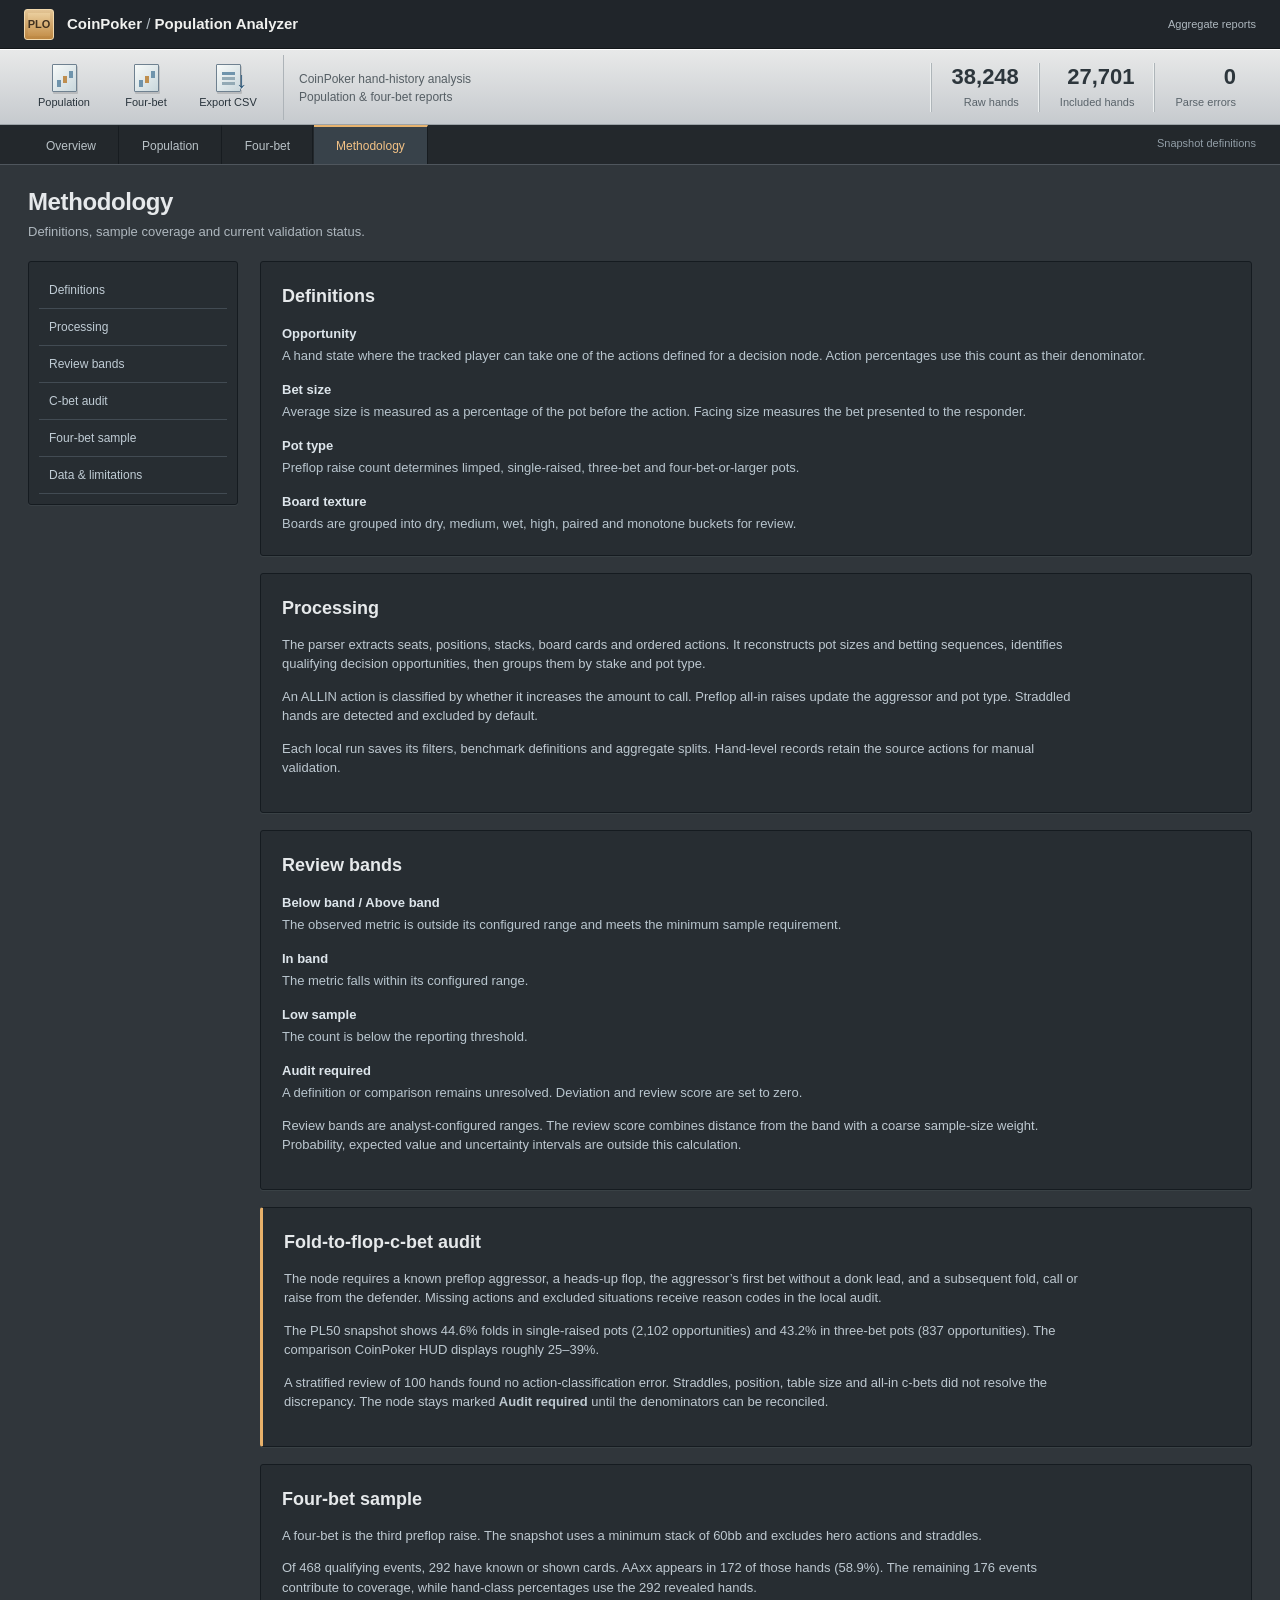
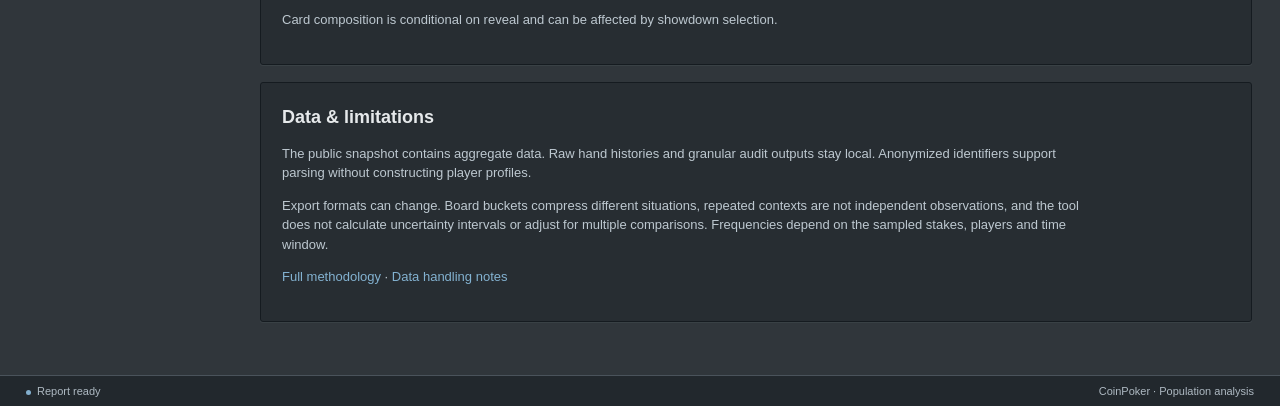
==== docs/methodology.html @ f4370657 "Restyle analyzer reports with an HM2-inspired interface" ====
<!doctype html>
<html lang="en"><head><meta charset="utf-8"><meta name="viewport" content="width=device-width, initial-scale=1">
<title>Methodology · CoinPoker PLO</title><link rel="stylesheet" href="assets/site.css"><link rel="icon" href="assets/favicon.svg"></head>
<body><header>
<div class="titlebar"><span class="app-mark" aria-hidden="true">PLO</span>
<div class="app-name">CoinPoker <span>/</span> Population Analyzer</div><span class="local-label">Aggregate reports</span></div>
<div class="ribbon"><div class="ribbon-tools"><a class="ribbon-tool" href="demo/pool_dashboard.html"><span class="tool-icon chart" aria-hidden="true"></span>Population</a><a class="ribbon-tool" href="demo/fourbet_dashboard.html"><span class="tool-icon chart" aria-hidden="true"></span>Four-bet</a><a class="ribbon-tool" href="demo/pool_summary.csv" download><span class="tool-icon export" aria-hidden="true"></span>Export CSV</a></div><div class="run-description">CoinPoker hand-history analysis<br>Population &amp; four-bet reports</div>
<div class="metrics"><div class="metric"><strong>38,248</strong><span>Raw hands</span></div><div class="metric"><strong>27,701</strong><span>Included hands</span></div><div class="metric"><strong>0</strong><span>Parse errors</span></div></div></div>
<nav class="tabs" aria-label="Report navigation"><a href="index.html">Overview</a><a href="demo/pool_dashboard.html">Population</a><a href="demo/fourbet_dashboard.html">Four-bet</a><a href="methodology.html" aria-current=page>Methodology</a><span class="tab-end">Snapshot definitions</span></nav>
</header><main id="overview"><div class="page-heading"><div><h1>Methodology</h1><p>Definitions, sample coverage and current validation status.</p></div></div>
<div class="method-grid"><aside class="panel method-menu"><a href="#definitions">Definitions</a><a href="#processing">Processing</a><a href="#review">Review bands</a><a href="#audit">C-bet audit</a><a href="#fourbet">Four-bet sample</a><a href="#limits">Data & limitations</a></aside><div class="method-content"><section class="panel" id="definitions"><h2>Definitions</h2><dl class="definitions">
<dt>Opportunity</dt><dd>A hand state where the tracked player can take one of the actions defined for a decision node. Action percentages use this count as their denominator.</dd>
<dt>Bet size</dt><dd>Average size is measured as a percentage of the pot before the action. Facing size measures the bet presented to the responder.</dd>
<dt>Pot type</dt><dd>Preflop raise count determines limped, single-raised, three-bet and four-bet-or-larger pots.</dd>
<dt>Board texture</dt><dd>Boards are grouped into dry, medium, wet, high, paired and monotone buckets for review.</dd>
</dl></section>
<section class="panel" id="processing"><h2>Processing</h2>
<p>The parser extracts seats, positions, stacks, board cards and ordered actions. It reconstructs pot sizes and betting sequences, identifies qualifying decision opportunities, then groups them by stake and pot type.</p>
<p>An ALLIN action is classified by whether it increases the amount to call. Preflop all-in raises update the aggressor and pot type. Straddled hands are detected and excluded by default.</p>
<p>Each local run saves its filters, benchmark definitions and aggregate splits. Hand-level records retain the source actions for manual validation.</p></section>
<section class="panel" id="review"><h2>Review bands</h2>
<dl class="definitions"><dt>Below band / Above band</dt><dd>The observed metric is outside its configured range and meets the minimum sample requirement.</dd>
<dt>In band</dt><dd>The metric falls within its configured range.</dd>
<dt>Low sample</dt><dd>The count is below the reporting threshold.</dd>
<dt>Audit required</dt><dd>A definition or comparison remains unresolved. Deviation and review score are set to zero.</dd>
</dl><p>Review bands are analyst-configured ranges. The review score combines distance from the band with a coarse sample-size weight. Probability, expected value and uncertainty intervals are outside this calculation.</p></section>
<section class="panel notice" id="audit"><h2>Fold-to-flop-c-bet audit</h2>
<p>The node requires a known preflop aggressor, a heads-up flop, the aggressor’s first bet without a donk lead, and a subsequent fold, call or raise from the defender. Missing actions and excluded situations receive reason codes in the local audit.</p>
<p>The PL50 snapshot shows 44.6% folds in single-raised pots (2,102 opportunities) and 43.2% in three-bet pots (837 opportunities). The comparison CoinPoker HUD displays roughly 25–39%.</p>
<p>A stratified review of 100 hands found no action-classification error. Straddles, position, table size and all-in c-bets did not resolve the discrepancy. The node stays marked <strong>Audit required</strong> until the denominators can be reconciled.</p></section>
<section class="panel" id="fourbet"><h2>Four-bet sample</h2>
<p>A four-bet is the third preflop raise. The snapshot uses a minimum stack of 60bb and excludes hero actions and straddles.</p>
<p>Of 468 qualifying events, 292 have known or shown cards. AAxx appears in 172 of those hands (58.9%). The remaining 176 events contribute to coverage, while hand-class percentages use the 292 revealed hands.</p>
<p>Card composition is conditional on reveal and can be affected by showdown selection.</p></section>
<section class="panel" id="limits"><h2>Data &amp; limitations</h2>
<p>The public snapshot contains aggregate data. Raw hand histories and granular audit outputs stay local. Anonymized identifiers support parsing without constructing player profiles.</p>
<p>Export formats can change. Board buckets compress different situations, repeated contexts are not independent observations, and the tool does not calculate uncertainty intervals or adjust for multiple comparisons. Frequencies depend on the sampled stakes, players and time window.</p>
<p><a href="METHODOLOGY.md">Full methodology</a> · <a href="DATA_PRIVACY.md">Data handling notes</a></p></section></div></div></main><footer class="report-footer"><span><i class="dot"></i>Report ready</span><span>CoinPoker · Population analysis</span></footer>
<script src="assets/report.js"></script></body></html>
---- docs/assets/site.css ----
:root{color-scheme:dark;--bg:#30363b;--panel:#272d32;--deep:#20252a;--line:#495158;--text:#e6e9eb;--muted:#aeb7be;--blue:#83b2d1;--amber:#e8b16a;--red:#e3978e}
*{box-sizing:border-box}body{margin:0;background:var(--bg);color:var(--text);font:13px/1.5 "Segoe UI",Tahoma,Arial,sans-serif}a{color:var(--blue);text-decoration:none}a:hover{text-decoration:underline}button,input{font:inherit}button,a{touch-action:manipulation}button:focus-visible,a:focus-visible,summary:focus-visible,tr:focus-visible{outline:2px solid var(--amber);outline-offset:-2px}button{cursor:pointer}
.titlebar{height:49px;background:var(--deep);display:flex;align-items:center;padding:0 24px;gap:13px;border-bottom:1px solid #13171a}.app-mark{background:linear-gradient(#efd5a7,#c18a43);border:1px solid #f2d9ad;color:#41311f;font-size:11px;font-weight:800;width:30px;height:31px;display:grid;place-items:center;border-radius:3px;box-shadow:inset 0 0 0 3px #9f6d3828}.app-name{font-weight:600;font-size:15px;color:#f0f1ef}.app-name span{color:#aeb8bf;font-weight:400}.local-label{margin-left:auto;font-size:11px;color:#aeb8bf}
.ribbon{min-height:76px;background:linear-gradient(#e8e9e9,#c6cace);color:#343b40;display:flex;align-items:stretch;padding:5px 24px 4px;border-top:1px solid #fff;border-bottom:1px solid #9ca3a8;gap:15px}.ribbon-tools{display:flex;gap:2px;padding-right:15px;border-right:1px solid #adb3b8}.ribbon-tool{min-width:80px;display:flex;align-items:center;justify-content:center;flex-direction:column;gap:2px;color:#28333b;padding:3px 10px;border:1px solid transparent;border-radius:2px;font-size:11px}.ribbon-tool:hover{background:#f2e5ca;border-color:#b29360;text-decoration:none}.ribbon-tool.current{background:linear-gradient(#f9e7c7,#e6c898);border-color:#ba935c;box-shadow:inset 0 0 0 1px #fff7}.tool-icon{width:25px;height:28px;border:1px solid #6f8190;border-radius:1px;background:linear-gradient(135deg,#f7faf9,#c9d7dc);position:relative;box-shadow:1px 2px 0 #0002}.tool-icon:before{content:"";position:absolute;left:5px;right:5px;top:7px;height:3px;background:#6f94ac;box-shadow:0 5px #93aab5,0 10px #93aab5}.tool-icon.chart:before{top:auto;bottom:4px;left:4px;width:4px;height:7px;box-shadow:6px -4px #bf8f4f,12px -9px #6f94ac}.tool-icon.export:after{content:"↓";position:absolute;right:-8px;bottom:-6px;color:#315b7b;font-size:23px;font-weight:bold;text-shadow:0 1px #fff}
.run-description{align-self:center;color:#555e64;max-width:250px;font-size:12px}.metrics{margin-left:auto;display:flex;align-items:center;gap:0}.metric{min-width:98px;padding:0 20px;border-left:1px solid #aeb5b9;box-shadow:-1px 0 #edf0f0;text-align:right}.metric strong{display:block;font-size:22px;line-height:1.3;color:#2d363c;font-weight:650;font-variant-numeric:tabular-nums}.metric span{font-size:11px;color:#59636a}
.tabs{background:#23282c;display:flex;padding:0 24px;border-bottom:1px solid #4f565d;gap:1px}.tabs a,.tabs span{font-size:12px;color:#b9c2c7;padding:10px 22px 9px;border-top:2px solid transparent;border-right:1px solid #171c20}.tabs a:hover{background:#343d44;text-decoration:none;color:#fff}.tabs [aria-current=page]{background:#38424a;color:#f3c286;border-top-color:#e7b36e}.tabs .tab-end{margin-left:auto;border:0;font-size:11px;color:#929ea7;padding-right:0}
main{max-width:1490px;margin:0 auto;padding:22px 28px 36px}.page-heading{display:flex;align-items:center;justify-content:space-between;gap:20px;margin-bottom:19px}.page-heading h1{font-size:24px;line-height:1.25;margin:0 0 5px;font-weight:600;letter-spacing:-.4px}.page-heading p{margin:0;color:var(--muted);font-size:13px}.context{font-size:11px;color:#b6c0c7;white-space:nowrap;display:flex;gap:18px}.context strong{font-weight:600;color:#e0e4e6}
.panel{background:var(--panel);border:1px solid #151b20;box-shadow:0 1px 0 #555d6344;min-width:0;border-radius:3px;overflow:hidden}.panel-head{display:flex;align-items:center;justify-content:space-between;gap:12px;background:linear-gradient(#394148,#30373d);border-bottom:1px solid #151b20;padding:10px 14px;min-height:41px}.panel-head h2,.panel-head h3{font-size:13px;font-weight:600;line-height:1.4;margin:0}.panel-head .meta{font-size:11px;color:#b3bec6;font-weight:400}.panel-head a{font-size:11px}.panel-content{padding:16px}.panel-note{color:#aeb7be;font-size:11px;margin:0;padding:8px 13px;border-top:1px solid #3b434b;background:#252b30}.overview-grid{align-items:start;display:grid;grid-template-columns:minmax(0,1.55fr) minmax(330px,1fr);gap:17px}.summary-grid{display:grid;grid-template-columns:repeat(3,minmax(0,1fr));gap:17px;margin-top:18px}.report-grid{display:grid;grid-template-columns:minmax(0,1fr) 292px;align-items:start;gap:17px}.report-grid .sticky{position:sticky;top:15px}.subsection{margin-top:22px}.chart-grid{display:grid;grid-template-columns:repeat(2,minmax(0,1fr));gap:17px;align-items:start}.section-title{font-size:16px;font-weight:600;margin:25px 0 12px}
.table-wrap{overflow:auto;max-width:100%;scrollbar-color:#657079 #272d32;scrollbar-width:thin}table{border-collapse:collapse;width:100%;font-size:12px}th{background:#49525a;color:#e4e8eb;font-weight:400;white-space:nowrap;text-align:left;border-right:1px solid #333c44;position:sticky;top:0;z-index:1;padding:9px 10px}td{padding:8px 10px;border-bottom:1px solid #454d543d;vertical-align:middle}tbody tr{background:#333b42}tbody tr:nth-child(even){background:#384047}tbody tr:hover{background:#414e59}td.numeric,th.numeric{text-align:right;font-variant-numeric:tabular-nums;white-space:nowrap}.spot-cell{min-width:210px;max-width:300px}.spot-cell span{display:block;line-height:1.3}.id-code{font-family:Consolas,monospace;font-size:11px;overflow-wrap:anywhere}.data-table{min-width:880px}.compact-table{min-width:550px}.selectable tr{cursor:pointer}.selectable tr[aria-selected=true]{background:#194e76}.selectable tr[aria-selected=true] td{color:#fff}.selected-dot{background:#e0ae68;width:5px;height:5px;display:inline-block;margin:0 6px 1px 0;border-radius:1px}.status{font-size:11px;white-space:nowrap}.status.low,.status.high{color:#efbd7c}.status.audit_required{color:#e6a099}.status.low_sample{color:#b2bdc5}.status.ok{color:#b8c5cf}.numeric.accent{color:#e3bd85}.numeric.blue{color:#a5c6dd}.muted{color:var(--muted)}.empty{padding:28px;color:var(--muted)}
.report-footer{display:flex;align-items:center;justify-content:space-between;gap:12px;background:#22282d;border-top:1px solid #4a535b;color:#aeb9c2;padding:7px 26px;font-size:11px}.report-footer .dot{width:5px;height:5px;border-radius:50%;display:inline-block;background:#83afce;margin-right:6px}.report-footer a{font-size:11px}
.spot-detail{padding:16px 17px 13px}.spot-detail h3{margin:0 0 3px;font-size:15px;font-weight:600}.detail-context{display:flex;gap:10px;align-items:center;color:#aebac3;font-size:11px;margin-bottom:15px}.detail-result{display:flex;align-items:baseline;gap:8px;margin:0 0 9px}.detail-result strong{font-size:29px;font-weight:600;color:#a6c8df;font-variant-numeric:tabular-nums}.detail-result>span{color:var(--muted);font-size:12px}.stat-row{display:flex;justify-content:space-between;gap:16px;padding:7px 0;border-bottom:1px solid #3d464f;color:var(--muted);font-size:12px}.stat-row strong{color:#e0e7eb;font-weight:400;font-variant-numeric:tabular-nums}.bar-row{display:grid;grid-template-columns:45px 1fr 45px;align-items:center;gap:10px;margin:8px 0;font-size:12px}.bar-row .track{height:7px;background:#434c54}.bar-row i{height:100%;display:block;background:var(--blue)}.bar-row b{text-align:right;font-weight:400;font-variant-numeric:tabular-nums}.bar-row:nth-child(2) i{background:#e3b372}.bar-row:nth-child(3) i{background:#a4aeb6}.mini-chart{margin-top:10px}.mini-chart .axis{display:flex;justify-content:space-between;margin:0 50px 0 55px;color:#8998a3;font-size:10px}.detail-note{margin:12px 0 0;color:#abb8c2;font-size:11px;line-height:1.55}.mini-title{font-size:11px;color:#adb9c2;margin:19px 0 5px}.highlight{padding:15px 17px}.highlight .small{font-size:11px;color:#afbdc7;margin-bottom:7px}.highlight h3{font-size:14px;font-weight:600;margin:0 0 8px}.highlight .value{font-size:23px;line-height:1.2;color:#b7cfe0}.highlight p{color:#b7c1c8;font-size:12px;margin:9px 0 0}.notice{border-left:3px solid var(--amber)}.notice .panel-head{padding-left:12px}
figure{margin:0;min-width:0}figure img{display:block;width:100%;height:auto;background:var(--panel)}figcaption{padding:9px 14px;font-size:11px;color:#afbbc4;border-top:1px solid #434c54}.chart-open{display:block}.chart-open:hover{background:#ffffff03}
details{border:1px solid #4b545d;border-radius:3px;background:#2b3238;margin-top:15px}summary{cursor:pointer;padding:11px 14px;color:#d9e0e5;font-size:12px}details .detail-body{padding:0 16px 14px;color:#bbc5cd;font-size:12px}details p{margin:8px 0}details li{margin:5px 0}.method-grid{display:grid;grid-template-columns:210px minmax(0,1fr);gap:22px;align-items:start}.method-menu{position:sticky;top:15px;padding:10px}.method-menu a{display:block;padding:9px 10px;font-size:12px;color:#c0ccd5;border-bottom:1px solid #424b53}.method-content h2{font-size:18px;margin:0 0 12px;font-weight:600}.method-content h3{font-size:14px;font-weight:600}.method-content p,.method-content li{font-size:13px;color:#bdc8d0;max-width:800px}.method-content section{padding:21px;margin-bottom:17px;scroll-margin-top:15px}.method-content ol,.method-content ul{padding-left:22px}.definitions{margin:0}.definitions dt{font-weight:600;color:#dde5eb;margin:14px 0 3px}.definitions dd{margin:0;color:#b8c5ce;font-size:13px}.button-link{display:inline-block;padding:5px 10px;border:1px solid #687783;background:#3f4c57;color:#e6ebef;border-radius:2px;font-size:11px}.button-link:hover{background:#4d5c69;text-decoration:none}.quiet-note{color:#aebac4;font-size:12px;margin:12px 0}.chart-key{display:flex;gap:18px;font-size:11px;color:#acbac5;padding:0 17px 13px}
.report-grid aside table{min-width:0}.report-grid aside td,.report-grid aside th{padding-left:12px;padding-right:12px}.bar-row:nth-child(4) i{background:#6f94ae}.bar-row:nth-child(5) i{background:#c3a98a}.subsection .table-wrap{max-height:520px}.report-grid>.panel>.table-wrap{max-height:480px}.spot-detail .stat-row{padding:5px 0}.spot-detail .detail-context{margin-bottom:8px}.spot-detail .mini-title{margin-top:13px}.spot-detail .bar-row{margin:6px 0}
@media(min-width:1600px){main{padding-top:27px}.overview-grid{grid-template-columns:1.65fr 1fr}td{padding-top:10px;padding-bottom:10px}}
@media(max-width:1100px){.run-description{display:none}.metric{min-width:85px;padding:0 14px}.report-grid{grid-template-columns:1fr}.report-grid .sticky{position:static}.overview-grid{grid-template-columns:1.35fr 1fr}.context{display:none}.spot-cell{min-width:170px}}
@media(max-width:800px){main{padding:18px 14px}.titlebar{padding:0 15px}.local-label{display:none}.ribbon{padding-left:10px;padding-right:10px;flex-wrap:wrap;gap:8px}.metrics{flex:1;justify-content:flex-end}.metric{padding:0 10px;min-width:70px}.metric strong{font-size:18px}.ribbon-tool{min-width:65px;padding-left:6px;padding-right:6px}.tabs{padding:0 8px}.tabs a,.tabs span{padding-left:15px;padding-right:15px}.tabs .tab-end{display:none}.overview-grid,.summary-grid,.chart-grid,.method-grid{grid-template-columns:1fr}.method-menu{position:static;display:flex;flex-wrap:wrap}.method-menu a{border:0}.page-heading h1{font-size:22px}.report-footer{padding:8px 14px}.ribbon-tools{padding-right:8px}.overview-grid{gap:15px}}
@media(max-width:520px){.app-name{font-size:13px}.app-name span{display:none}.ribbon{justify-content:center}.ribbon-tools{border:0;padding:0}.ribbon-tools .ribbon-tool{min-width:96px}.metrics{flex-basis:100%;justify-content:center;padding:8px 0 5px}.metric:first-child{border:0;box-shadow:none}.metric{min-width:82px;padding:0 12px}.tabs a{padding-left:13px;padding-right:13px}.report-footer{align-items:flex-start}.report-footer span:last-child{max-width:50%;text-align:right}.page-heading{align-items:flex-start}}
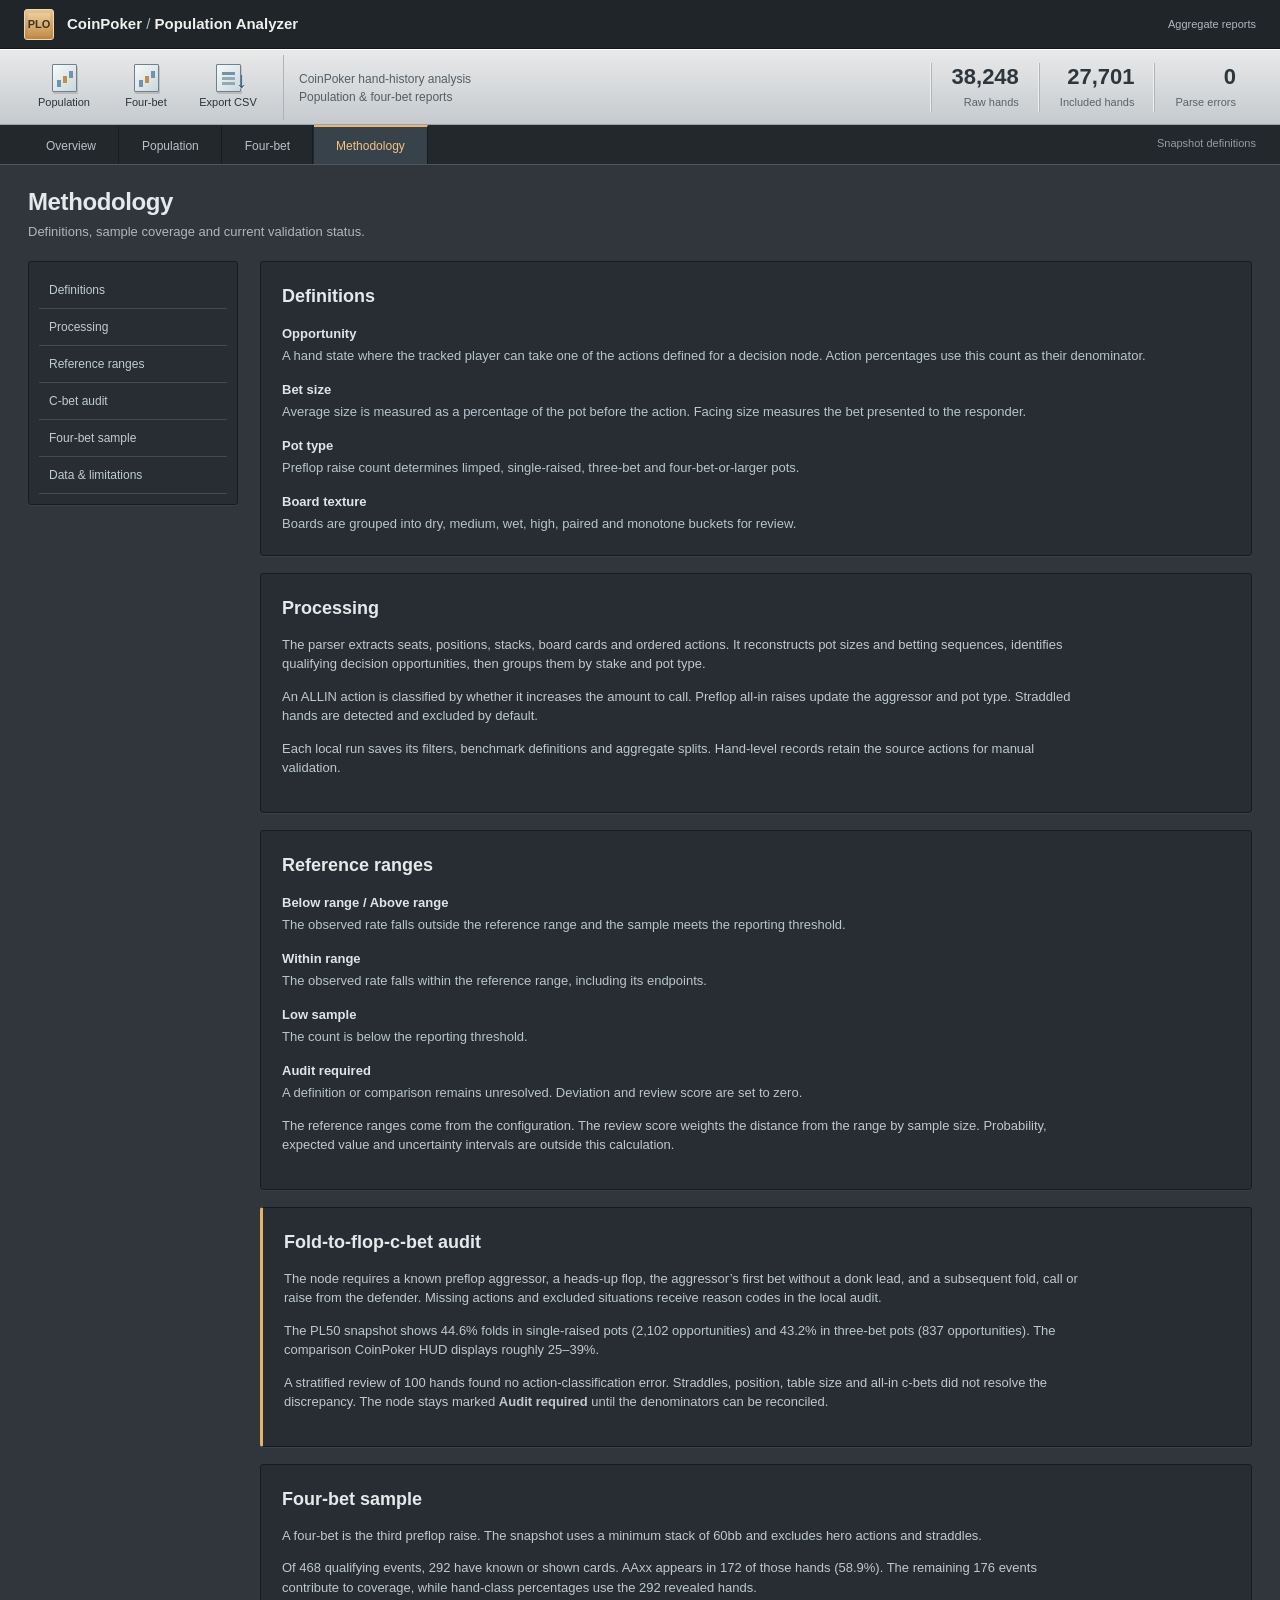
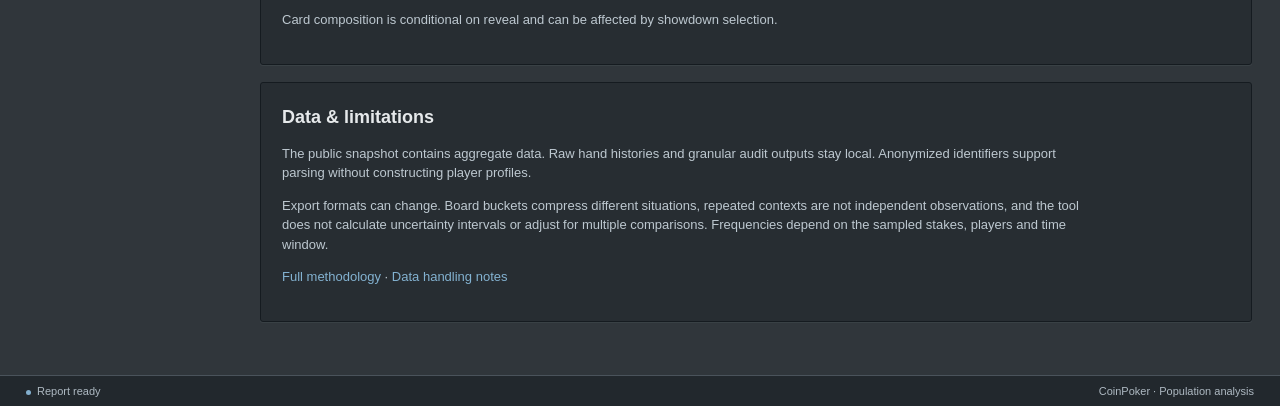
==== commit 6076b60d: "Show reference ranges in population reports" ====
--- a/docs/methodology.html
+++ b/docs/methodology.html
@@ -8,7 +8,7 @@
 <div class="metrics"><div class="metric"><strong>38,248</strong><span>Raw hands</span></div><div class="metric"><strong>27,701</strong><span>Included hands</span></div><div class="metric"><strong>0</strong><span>Parse errors</span></div></div></div>
 <nav class="tabs" aria-label="Report navigation"><a href="index.html">Overview</a><a href="demo/pool_dashboard.html">Population</a><a href="demo/fourbet_dashboard.html">Four-bet</a><a href="methodology.html" aria-current=page>Methodology</a><span class="tab-end">Snapshot definitions</span></nav>
 </header><main id="overview"><div class="page-heading"><div><h1>Methodology</h1><p>Definitions, sample coverage and current validation status.</p></div></div>
-<div class="method-grid"><aside class="panel method-menu"><a href="#definitions">Definitions</a><a href="#processing">Processing</a><a href="#review">Review bands</a><a href="#audit">C-bet audit</a><a href="#fourbet">Four-bet sample</a><a href="#limits">Data & limitations</a></aside><div class="method-content"><section class="panel" id="definitions"><h2>Definitions</h2><dl class="definitions">
+<div class="method-grid"><aside class="panel method-menu"><a href="#definitions">Definitions</a><a href="#processing">Processing</a><a href="#review">Reference ranges</a><a href="#audit">C-bet audit</a><a href="#fourbet">Four-bet sample</a><a href="#limits">Data & limitations</a></aside><div class="method-content"><section class="panel" id="definitions"><h2>Definitions</h2><dl class="definitions">
 <dt>Opportunity</dt><dd>A hand state where the tracked player can take one of the actions defined for a decision node. Action percentages use this count as their denominator.</dd>
 <dt>Bet size</dt><dd>Average size is measured as a percentage of the pot before the action. Facing size measures the bet presented to the responder.</dd>
 <dt>Pot type</dt><dd>Preflop raise count determines limped, single-raised, three-bet and four-bet-or-larger pots.</dd>
@@ -18,12 +18,12 @@
 <p>The parser extracts seats, positions, stacks, board cards and ordered actions. It reconstructs pot sizes and betting sequences, identifies qualifying decision opportunities, then groups them by stake and pot type.</p>
 <p>An ALLIN action is classified by whether it increases the amount to call. Preflop all-in raises update the aggressor and pot type. Straddled hands are detected and excluded by default.</p>
 <p>Each local run saves its filters, benchmark definitions and aggregate splits. Hand-level records retain the source actions for manual validation.</p></section>
-<section class="panel" id="review"><h2>Review bands</h2>
-<dl class="definitions"><dt>Below band / Above band</dt><dd>The observed metric is outside its configured range and meets the minimum sample requirement.</dd>
-<dt>In band</dt><dd>The metric falls within its configured range.</dd>
+<section class="panel" id="review"><h2>Reference ranges</h2>
+<dl class="definitions"><dt>Below range / Above range</dt><dd>The observed rate falls outside the reference range and the sample meets the reporting threshold.</dd>
+<dt>Within range</dt><dd>The observed rate falls within the reference range, including its endpoints.</dd>
 <dt>Low sample</dt><dd>The count is below the reporting threshold.</dd>
 <dt>Audit required</dt><dd>A definition or comparison remains unresolved. Deviation and review score are set to zero.</dd>
-</dl><p>Review bands are analyst-configured ranges. The review score combines distance from the band with a coarse sample-size weight. Probability, expected value and uncertainty intervals are outside this calculation.</p></section>
+</dl><p>The reference ranges come from the configuration. The review score weights the distance from the range by sample size. Probability, expected value and uncertainty intervals are outside this calculation.</p></section>
 <section class="panel notice" id="audit"><h2>Fold-to-flop-c-bet audit</h2>
 <p>The node requires a known preflop aggressor, a heads-up flop, the aggressor’s first bet without a donk lead, and a subsequent fold, call or raise from the defender. Missing actions and excluded situations receive reason codes in the local audit.</p>
 <p>The PL50 snapshot shows 44.6% folds in single-raised pots (2,102 opportunities) and 43.2% in three-bet pots (837 opportunities). The comparison CoinPoker HUD displays roughly 25–39%.</p>
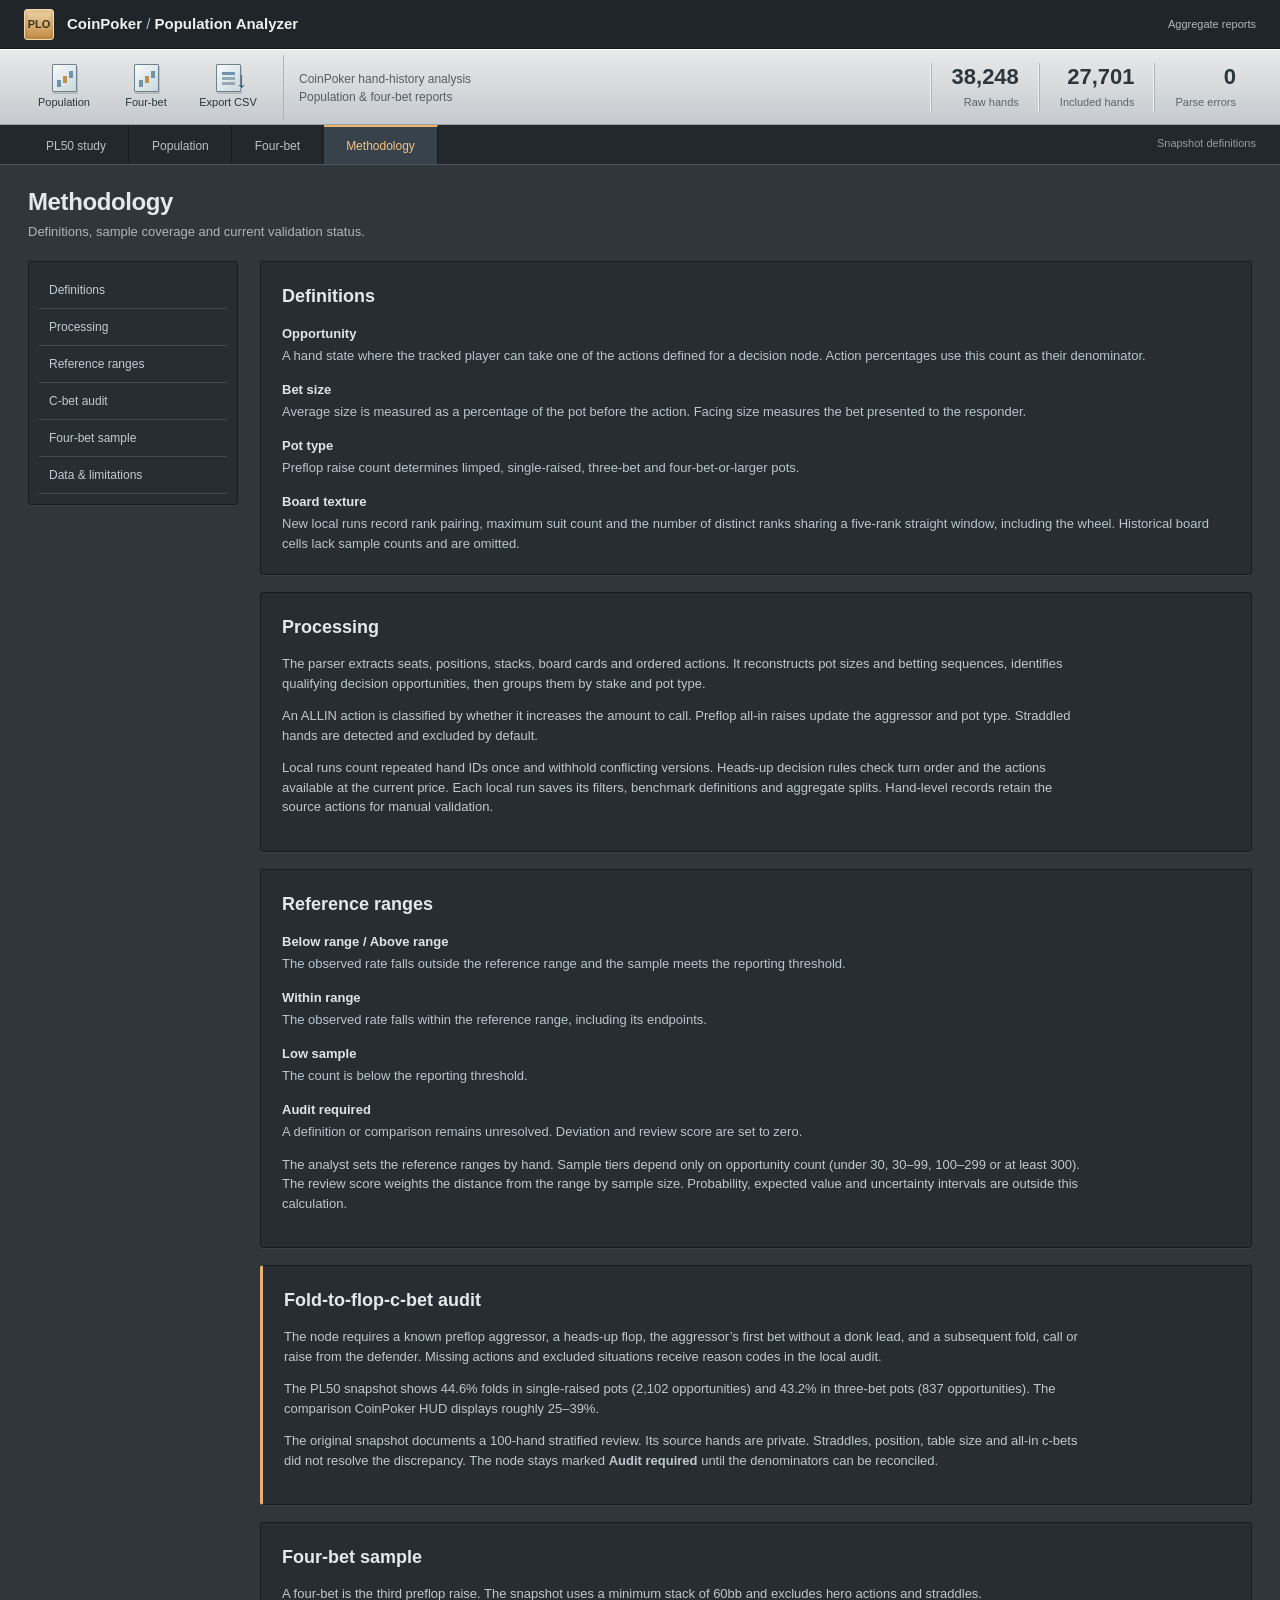
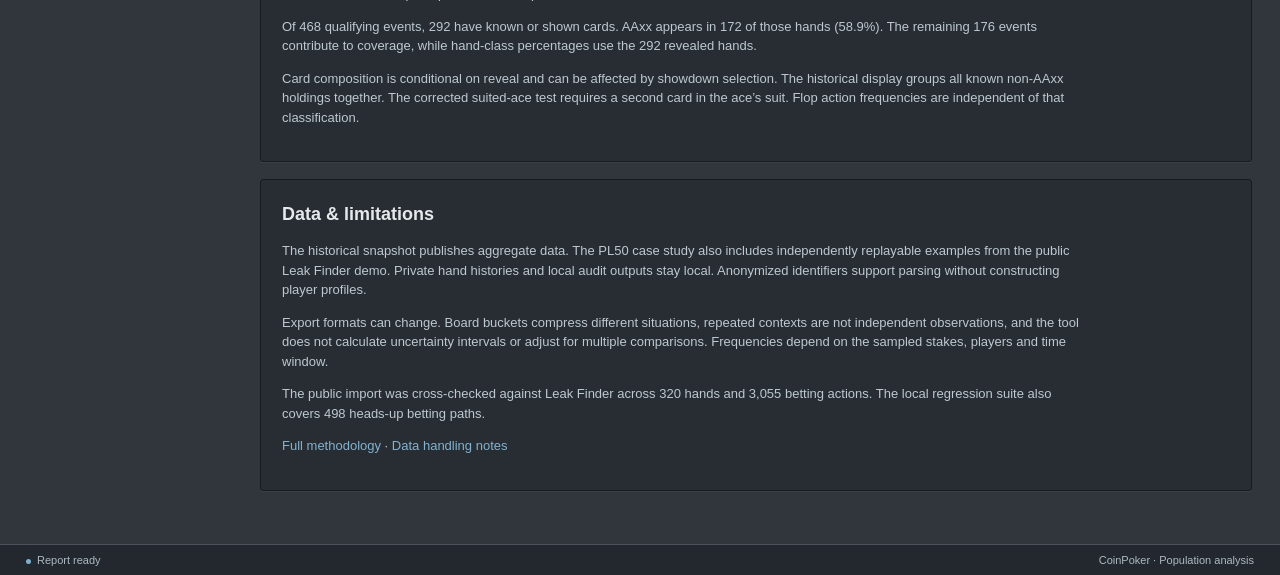
==== commit 37100ac2: "Release PL50 population analyzer v1.2.0" ====
--- a/docs/methodology.html
+++ b/docs/methodology.html
@@ -6,34 +6,35 @@
 <div class="app-name">CoinPoker <span>/</span> Population Analyzer</div><span class="local-label">Aggregate reports</span></div>
 <div class="ribbon"><div class="ribbon-tools"><a class="ribbon-tool" href="demo/pool_dashboard.html"><span class="tool-icon chart" aria-hidden="true"></span>Population</a><a class="ribbon-tool" href="demo/fourbet_dashboard.html"><span class="tool-icon chart" aria-hidden="true"></span>Four-bet</a><a class="ribbon-tool" href="demo/pool_summary.csv" download><span class="tool-icon export" aria-hidden="true"></span>Export CSV</a></div><div class="run-description">CoinPoker hand-history analysis<br>Population &amp; four-bet reports</div>
 <div class="metrics"><div class="metric"><strong>38,248</strong><span>Raw hands</span></div><div class="metric"><strong>27,701</strong><span>Included hands</span></div><div class="metric"><strong>0</strong><span>Parse errors</span></div></div></div>
-<nav class="tabs" aria-label="Report navigation"><a href="index.html">Overview</a><a href="demo/pool_dashboard.html">Population</a><a href="demo/fourbet_dashboard.html">Four-bet</a><a href="methodology.html" aria-current=page>Methodology</a><span class="tab-end">Snapshot definitions</span></nav>
+<nav class="tabs" aria-label="Report navigation"><a href="index.html">PL50 study</a><a href="demo/pool_dashboard.html">Population</a><a href="demo/fourbet_dashboard.html">Four-bet</a><a href="methodology.html" aria-current=page>Methodology</a><span class="tab-end">Snapshot definitions</span></nav>
 </header><main id="overview"><div class="page-heading"><div><h1>Methodology</h1><p>Definitions, sample coverage and current validation status.</p></div></div>
 <div class="method-grid"><aside class="panel method-menu"><a href="#definitions">Definitions</a><a href="#processing">Processing</a><a href="#review">Reference ranges</a><a href="#audit">C-bet audit</a><a href="#fourbet">Four-bet sample</a><a href="#limits">Data & limitations</a></aside><div class="method-content"><section class="panel" id="definitions"><h2>Definitions</h2><dl class="definitions">
 <dt>Opportunity</dt><dd>A hand state where the tracked player can take one of the actions defined for a decision node. Action percentages use this count as their denominator.</dd>
 <dt>Bet size</dt><dd>Average size is measured as a percentage of the pot before the action. Facing size measures the bet presented to the responder.</dd>
 <dt>Pot type</dt><dd>Preflop raise count determines limped, single-raised, three-bet and four-bet-or-larger pots.</dd>
-<dt>Board texture</dt><dd>Boards are grouped into dry, medium, wet, high, paired and monotone buckets for review.</dd>
+<dt>Board texture</dt><dd>New local runs record rank pairing, maximum suit count and the number of distinct ranks sharing a five-rank straight window, including the wheel. Historical board cells lack sample counts and are omitted.</dd>
 </dl></section>
 <section class="panel" id="processing"><h2>Processing</h2>
 <p>The parser extracts seats, positions, stacks, board cards and ordered actions. It reconstructs pot sizes and betting sequences, identifies qualifying decision opportunities, then groups them by stake and pot type.</p>
 <p>An ALLIN action is classified by whether it increases the amount to call. Preflop all-in raises update the aggressor and pot type. Straddled hands are detected and excluded by default.</p>
-<p>Each local run saves its filters, benchmark definitions and aggregate splits. Hand-level records retain the source actions for manual validation.</p></section>
+<p>Local runs count repeated hand IDs once and withhold conflicting versions. Heads-up decision rules check turn order and the actions available at the current price. Each local run saves its filters, benchmark definitions and aggregate splits. Hand-level records retain the source actions for manual validation.</p></section>
 <section class="panel" id="review"><h2>Reference ranges</h2>
 <dl class="definitions"><dt>Below range / Above range</dt><dd>The observed rate falls outside the reference range and the sample meets the reporting threshold.</dd>
 <dt>Within range</dt><dd>The observed rate falls within the reference range, including its endpoints.</dd>
 <dt>Low sample</dt><dd>The count is below the reporting threshold.</dd>
 <dt>Audit required</dt><dd>A definition or comparison remains unresolved. Deviation and review score are set to zero.</dd>
-</dl><p>The reference ranges come from the configuration. The review score weights the distance from the range by sample size. Probability, expected value and uncertainty intervals are outside this calculation.</p></section>
+</dl><p>The analyst sets the reference ranges by hand. Sample tiers depend only on opportunity count (under 30, 30–99, 100–299 or at least 300). The review score weights the distance from the range by sample size. Probability, expected value and uncertainty intervals are outside this calculation.</p></section>
 <section class="panel notice" id="audit"><h2>Fold-to-flop-c-bet audit</h2>
 <p>The node requires a known preflop aggressor, a heads-up flop, the aggressor’s first bet without a donk lead, and a subsequent fold, call or raise from the defender. Missing actions and excluded situations receive reason codes in the local audit.</p>
 <p>The PL50 snapshot shows 44.6% folds in single-raised pots (2,102 opportunities) and 43.2% in three-bet pots (837 opportunities). The comparison CoinPoker HUD displays roughly 25–39%.</p>
-<p>A stratified review of 100 hands found no action-classification error. Straddles, position, table size and all-in c-bets did not resolve the discrepancy. The node stays marked <strong>Audit required</strong> until the denominators can be reconciled.</p></section>
+<p>The original snapshot documents a 100-hand stratified review. Its source hands are private. Straddles, position, table size and all-in c-bets did not resolve the discrepancy. The node stays marked <strong>Audit required</strong> until the denominators can be reconciled.</p></section>
 <section class="panel" id="fourbet"><h2>Four-bet sample</h2>
 <p>A four-bet is the third preflop raise. The snapshot uses a minimum stack of 60bb and excludes hero actions and straddles.</p>
 <p>Of 468 qualifying events, 292 have known or shown cards. AAxx appears in 172 of those hands (58.9%). The remaining 176 events contribute to coverage, while hand-class percentages use the 292 revealed hands.</p>
-<p>Card composition is conditional on reveal and can be affected by showdown selection.</p></section>
+<p>Card composition is conditional on reveal and can be affected by showdown selection. The historical display groups all known non-AAxx holdings together. The corrected suited-ace test requires a second card in the ace’s suit. Flop action frequencies are independent of that classification.</p></section>
 <section class="panel" id="limits"><h2>Data &amp; limitations</h2>
-<p>The public snapshot contains aggregate data. Raw hand histories and granular audit outputs stay local. Anonymized identifiers support parsing without constructing player profiles.</p>
+<p>The historical snapshot publishes aggregate data. The PL50 case study also includes independently replayable examples from the public Leak Finder demo. Private hand histories and local audit outputs stay local. Anonymized identifiers support parsing without constructing player profiles.</p>
 <p>Export formats can change. Board buckets compress different situations, repeated contexts are not independent observations, and the tool does not calculate uncertainty intervals or adjust for multiple comparisons. Frequencies depend on the sampled stakes, players and time window.</p>
+<p>The public import was cross-checked against Leak Finder across 320 hands and 3,055 betting actions. The local regression suite also covers 498 heads-up betting paths.</p>
 <p><a href="METHODOLOGY.md">Full methodology</a> · <a href="DATA_PRIVACY.md">Data handling notes</a></p></section></div></div></main><footer class="report-footer"><span><i class="dot"></i>Report ready</span><span>CoinPoker · Population analysis</span></footer>
 <script src="assets/report.js"></script></body></html>
--- a/docs/assets/site.css
+++ b/docs/assets/site.css
@@ -6,7 +6,7 @@
 .tabs{background:#23282c;display:flex;padding:0 24px;border-bottom:1px solid #4f565d;gap:1px}.tabs a,.tabs span{font-size:12px;color:#b9c2c7;padding:10px 22px 9px;border-top:2px solid transparent;border-right:1px solid #171c20}.tabs a:hover{background:#343d44;text-decoration:none;color:#fff}.tabs [aria-current=page]{background:#38424a;color:#f3c286;border-top-color:#e7b36e}.tabs .tab-end{margin-left:auto;border:0;font-size:11px;color:#929ea7;padding-right:0}
 main{max-width:1490px;margin:0 auto;padding:22px 28px 36px}.page-heading{display:flex;align-items:center;justify-content:space-between;gap:20px;margin-bottom:19px}.page-heading h1{font-size:24px;line-height:1.25;margin:0 0 5px;font-weight:600;letter-spacing:-.4px}.page-heading p{margin:0;color:var(--muted);font-size:13px}.context{font-size:11px;color:#b6c0c7;white-space:nowrap;display:flex;gap:18px}.context strong{font-weight:600;color:#e0e4e6}
 .panel{background:var(--panel);border:1px solid #151b20;box-shadow:0 1px 0 #555d6344;min-width:0;border-radius:3px;overflow:hidden}.panel-head{display:flex;align-items:center;justify-content:space-between;gap:12px;background:linear-gradient(#394148,#30373d);border-bottom:1px solid #151b20;padding:10px 14px;min-height:41px}.panel-head h2,.panel-head h3{font-size:13px;font-weight:600;line-height:1.4;margin:0}.panel-head .meta{font-size:11px;color:#b3bec6;font-weight:400}.panel-head a{font-size:11px}.panel-content{padding:16px}.panel-note{color:#aeb7be;font-size:11px;margin:0;padding:8px 13px;border-top:1px solid #3b434b;background:#252b30}.overview-grid{align-items:start;display:grid;grid-template-columns:minmax(0,1.55fr) minmax(330px,1fr);gap:17px}.summary-grid{display:grid;grid-template-columns:repeat(3,minmax(0,1fr));gap:17px;margin-top:18px}.report-grid{display:grid;grid-template-columns:minmax(0,1fr) 292px;align-items:start;gap:17px}.report-grid .sticky{position:sticky;top:15px}.subsection{margin-top:22px}.chart-grid{display:grid;grid-template-columns:repeat(2,minmax(0,1fr));gap:17px;align-items:start}.section-title{font-size:16px;font-weight:600;margin:25px 0 12px}
-.table-wrap{overflow:auto;max-width:100%;scrollbar-color:#657079 #272d32;scrollbar-width:thin}table{border-collapse:collapse;width:100%;font-size:12px}th{background:#49525a;color:#e4e8eb;font-weight:400;white-space:nowrap;text-align:left;border-right:1px solid #333c44;position:sticky;top:0;z-index:1;padding:9px 10px}td{padding:8px 10px;border-bottom:1px solid #454d543d;vertical-align:middle}tbody tr{background:#333b42}tbody tr:nth-child(even){background:#384047}tbody tr:hover{background:#414e59}td.numeric,th.numeric{text-align:right;font-variant-numeric:tabular-nums;white-space:nowrap}.spot-cell{min-width:210px;max-width:300px}.spot-cell span{display:block;line-height:1.3}.id-code{font-family:Consolas,monospace;font-size:11px;overflow-wrap:anywhere}.data-table{min-width:880px}.compact-table{min-width:550px}.selectable tr{cursor:pointer}.selectable tr[aria-selected=true]{background:#194e76}.selectable tr[aria-selected=true] td{color:#fff}.selected-dot{background:#e0ae68;width:5px;height:5px;display:inline-block;margin:0 6px 1px 0;border-radius:1px}.status{font-size:11px;white-space:nowrap}.status.low,.status.high{color:#efbd7c}.status.audit_required{color:#e6a099}.status.low_sample{color:#b2bdc5}.status.ok{color:#b8c5cf}.numeric.accent{color:#e3bd85}.numeric.blue{color:#a5c6dd}.muted{color:var(--muted)}.empty{padding:28px;color:var(--muted)}
+.table-wrap{overflow:auto;max-width:100%;scrollbar-color:#657079 #272d32;scrollbar-width:thin}table{border-collapse:collapse;width:100%;font-size:12px}th{background:#49525a;color:#e4e8eb;font-weight:400;white-space:nowrap;text-align:left;border-right:1px solid #333c44;position:sticky;top:0;z-index:1;padding:9px 10px}td{padding:8px 10px;border-bottom:1px solid #454d543d;vertical-align:middle}tbody tr{background:#333b42}tbody tr:nth-child(even){background:#384047}tbody tr:hover{background:#414e59}td.numeric,th.numeric{text-align:right;font-variant-numeric:tabular-nums;white-space:nowrap}.spot-cell{min-width:210px;max-width:300px}.spot-cell span{display:block;line-height:1.3}.id-code{font-family:Consolas,monospace;font-size:11px;overflow-wrap:anywhere}.data-table{min-width:880px}.compact-table{min-width:550px}.selectable tr{cursor:pointer}.selectable tr[aria-selected=true]{background:#194e76}.selectable tr[aria-selected=true] td{color:#fff}.selected-dot{background:#e0ae68;width:5px;height:5px;display:inline-block;margin:0 6px 1px 0;border-radius:1px}.status{font-size:11px;white-space:nowrap}.status.low{color:#a0d4a9}.status.high{color:#efbd7c}.status.audit_required{color:#e6a099}.status.low_sample{color:#b2bdc5}.status.ok{color:#b8c5cf}.numeric.accent{color:#e3bd85}.numeric.blue{color:#a5c6dd}.muted{color:var(--muted)}.empty{padding:28px;color:var(--muted)}
 .report-footer{display:flex;align-items:center;justify-content:space-between;gap:12px;background:#22282d;border-top:1px solid #4a535b;color:#aeb9c2;padding:7px 26px;font-size:11px}.report-footer .dot{width:5px;height:5px;border-radius:50%;display:inline-block;background:#83afce;margin-right:6px}.report-footer a{font-size:11px}
 .spot-detail{padding:16px 17px 13px}.spot-detail h3{margin:0 0 3px;font-size:15px;font-weight:600}.detail-context{display:flex;gap:10px;align-items:center;color:#aebac3;font-size:11px;margin-bottom:15px}.detail-result{display:flex;align-items:baseline;gap:8px;margin:0 0 9px}.detail-result strong{font-size:29px;font-weight:600;color:#a6c8df;font-variant-numeric:tabular-nums}.detail-result>span{color:var(--muted);font-size:12px}.stat-row{display:flex;justify-content:space-between;gap:16px;padding:7px 0;border-bottom:1px solid #3d464f;color:var(--muted);font-size:12px}.stat-row strong{color:#e0e7eb;font-weight:400;font-variant-numeric:tabular-nums}.bar-row{display:grid;grid-template-columns:45px 1fr 45px;align-items:center;gap:10px;margin:8px 0;font-size:12px}.bar-row .track{height:7px;background:#434c54}.bar-row i{height:100%;display:block;background:var(--blue)}.bar-row b{text-align:right;font-weight:400;font-variant-numeric:tabular-nums}.bar-row:nth-child(2) i{background:#e3b372}.bar-row:nth-child(3) i{background:#a4aeb6}.mini-chart{margin-top:10px}.mini-chart .axis{display:flex;justify-content:space-between;margin:0 50px 0 55px;color:#8998a3;font-size:10px}.detail-note{margin:12px 0 0;color:#abb8c2;font-size:11px;line-height:1.55}.mini-title{font-size:11px;color:#adb9c2;margin:19px 0 5px}.highlight{padding:15px 17px}.highlight .small{font-size:11px;color:#afbdc7;margin-bottom:7px}.highlight h3{font-size:14px;font-weight:600;margin:0 0 8px}.highlight .value{font-size:23px;line-height:1.2;color:#b7cfe0}.highlight p{color:#b7c1c8;font-size:12px;margin:9px 0 0}.notice{border-left:3px solid var(--amber)}.notice .panel-head{padding-left:12px}
 figure{margin:0;min-width:0}figure img{display:block;width:100%;height:auto;background:var(--panel)}figcaption{padding:9px 14px;font-size:11px;color:#afbbc4;border-top:1px solid #434c54}.chart-open{display:block}.chart-open:hover{background:#ffffff03}
